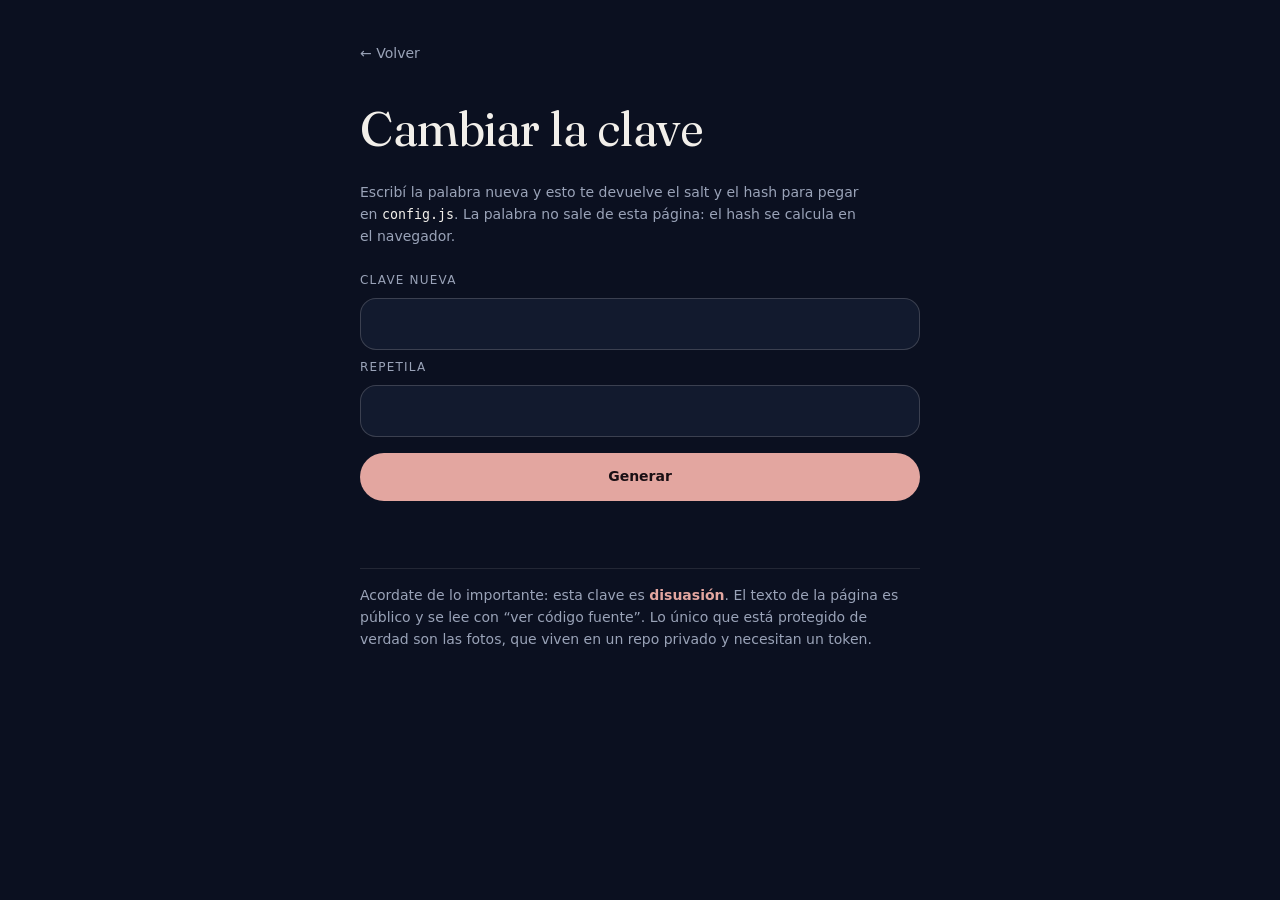
==== clave.html @ c11cbf37 "feat: agrega la herramienta para cambiar la clave clave.html genera salt y hash PBKDF2 con el mismo " ====
<!DOCTYPE html>
<html lang="es">
<head>
  <meta charset="utf-8">
  <meta name="viewport" content="width=device-width, initial-scale=1, viewport-fit=cover">
  <title>Cambiar la clave</title>
  <meta name="robots" content="noindex, nofollow">
  <meta name="referrer" content="no-referrer">
  <meta name="theme-color" content="#0b1020">
  <meta name="color-scheme" content="dark">

  <!-- Esta página no habla con nadie: el hash se calcula acá mismo. -->
  <meta http-equiv="Content-Security-Policy" content="default-src 'none'; script-src 'self'; style-src 'self'; font-src 'self'; img-src 'self' data:; connect-src 'none'; base-uri 'none'; form-action 'none'">

  <link rel="preload" href="fuentes/fraunces-var.woff2" as="font" type="font/woff2" crossorigin>
  <link rel="stylesheet" href="styles.css">
</head>
<body class="pagina-clave">

  <main class="clave">
    <a class="clave__volver" href="index.html">← Volver</a>

    <h1 class="clave__titulo">Cambiar la clave</h1>
    <p class="clave__texto">
      Escribí la palabra nueva y esto te devuelve el salt y el hash para
      pegar en <code>config.js</code>. La palabra no sale de esta página:
      el hash se calcula en el navegador.
    </p>

    <form class="clave__form" id="clave-form" novalidate>
      <label class="clave__etiqueta" for="clave-nueva">Clave nueva</label>
      <input class="clave__campo" id="clave-nueva" type="password"
             autocomplete="new-password" autocapitalize="off" spellcheck="false"
             minlength="4" required>

      <label class="clave__etiqueta" for="clave-repetir">Repetila</label>
      <input class="clave__campo" id="clave-repetir" type="password"
             autocomplete="new-password" autocapitalize="off" spellcheck="false"
             minlength="4" required>

      <button class="boton" id="clave-generar" type="submit">Generar</button>
    </form>

    <p class="clave__error" id="clave-error" role="alert" aria-live="polite"></p>

    <section class="clave__resultado" id="clave-resultado" hidden>
      <h2 class="clave__subtitulo">Listo</h2>
      <p class="clave__texto">
        Reemplazá el bloque <code>acceso</code> de <code>config.js</code> por esto:
      </p>
      <pre class="clave__salida" id="clave-salida"></pre>
      <div class="clave__acciones">
        <button class="boton" id="clave-copiar" type="button">Copiar</button>
      </div>
      <p class="clave__texto">
        Después subí el cambio. Las sesiones que ya estaban abiertas se
        cierran solas: la marca de sesión guarda el hash, no un “sí”.
      </p>
    </section>

    <p class="clave__aviso">
      Acordate de lo importante: esta clave es <strong>disuasión</strong>.
      El texto de la página es público y se lee con “ver código fuente”.
      Lo único que está protegido de verdad son las fotos, que viven en
      un repo privado y necesitan un token.
    </p>
  </main>

  <script src="clave.js"></script>
</body>
</html>
---- styles.css ----
/* ============================================================
   Regalo — hoja de estilos única
   Paleta nocturna cálida. Contrastes medidos contra el fondo:
   texto 16.51:1 · tenue 7.49:1 · acento 9.22:1 · miel 9.49:1.
   Target: iPhone 13/14, Safari. Mobile-first.
   ============================================================ */

@font-face {
  font-family: 'Fraunces';
  src: url('fuentes/fraunces-var.woff2') format('woff2');
  font-weight: 100 900;
  font-style: normal;
  font-display: swap;
  unicode-range: U+0000-00FF, U+0131, U+0152-0153, U+02BB-02BC, U+02C6,
    U+02DA, U+02DC, U+0304, U+0308, U+0329, U+2000-206F, U+20AC, U+2122,
    U+2191, U+2193, U+2212, U+2215, U+FEFF, U+FFFD;
}

:root {
  --fondo: #0b1020;
  --sup: #121a2e;
  --sup-2: #182238;
  --texto: #f2efea;
  --tenue: #9aa3b8;
  --acento: #e3a6a0;
  --miel: #d9b26a;
  --borde: rgba(242, 239, 234, 0.1);
  --borde-fuerte: rgba(242, 239, 234, 0.18);

  --radio-s: 8px;
  --radio-m: 16px;
  --radio-l: 24px;

  --serif: 'Fraunces', ui-serif, 'New York', 'Iowan Old Style', P052,
    'Palatino Linotype', Palatino, Georgia, serif;
  --sans: -apple-system, BlinkMacSystemFont, 'SF Pro Text', system-ui,
    'Segoe UI', Roboto, 'Helvetica Neue', Arial, sans-serif;

  --t-display: clamp(2.75rem, 12vw, 4.5rem);
  --t-h1: clamp(2rem, 8vw, 3rem);
  --t-h2: clamp(1.5rem, 5.5vw, 2rem);
  --t-h3: clamp(1.125rem, 4.2vw, 1.375rem);
  --t-cuerpo: clamp(1.0625rem, 1rem + 0.25vw, 1.1875rem);
  --t-chico: 0.875rem;
  --t-eyebrow: 0.75rem;

  --ease-out: cubic-bezier(0.22, 1, 0.36, 1);
  --ease-inout: cubic-bezier(0.65, 0, 0.35, 1);

  --nav-h: 56px;
  --lateral: clamp(20px, 6vw, 40px);
  --bloque: clamp(64px, 14vw, 128px);
}

/* ---------- reset ---------- */

*,
*::before,
*::after {
  box-sizing: border-box;
}

html {
  -webkit-text-size-adjust: 100%;
  scroll-behavior: smooth;
}

body {
  margin: 0;
  min-height: 100vh;
  min-height: 100svh;
  background: var(--fondo);
  color: var(--texto);
  font-family: var(--sans);
  font-size: var(--t-cuerpo);
  line-height: 1.55;
  -webkit-font-smoothing: antialiased;
  text-rendering: optimizeLegibility;
  overscroll-behavior-y: none;
}

h1,
h2,
h3,
p,
figure,
blockquote {
  margin: 0;
}

h1,
h2,
h3 {
  font-family: var(--serif);
  font-weight: 400;
  font-variation-settings: 'opsz' 60;
  text-wrap: balance;
  letter-spacing: -0.01em;
}

p {
  text-wrap: pretty;
}

img {
  max-width: 100%;
  height: auto;
  display: block;
}

button {
  font: inherit;
  color: inherit;
  background: none;
  border: 0;
  padding: 0;
  cursor: pointer;
  -webkit-tap-highlight-color: transparent;
  touch-action: manipulation;
}

a {
  color: var(--acento);
  text-decoration-thickness: 1px;
  text-underline-offset: 3px;
  -webkit-tap-highlight-color: transparent;
}

::selection {
  background: rgba(227, 166, 160, 0.22);
}

:focus-visible {
  outline: 2px solid var(--acento);
  outline-offset: 3px;
  border-radius: 4px;
}

[hidden] {
  display: none !important;
}

/* ---------- utilidades ---------- */

.contenedor {
  width: 100%;
  max-width: 640px;
  margin-inline: auto;
  padding-inline: var(--lateral);
}

.seccion {
  padding-block: var(--bloque);
  border-top: 1px solid var(--borde);
}

.seccion:first-of-type {
  border-top: 0;
}

.eyebrow {
  display: block;
  font-size: var(--t-eyebrow);
  letter-spacing: 0.14em;
  text-transform: uppercase;
  color: var(--tenue);
  margin-bottom: 12px;
}

.titulo-seccion {
  font-size: var(--t-h2);
  margin-bottom: 8px;
}

.bajada {
  color: var(--tenue);
  max-width: 36ch;
  margin-bottom: 32px;
}

/* ---------- barra superior ---------- */

.barra {
  position: fixed;
  inset: 0 0 auto 0;
  z-index: 60;
  height: calc(var(--nav-h) + env(safe-area-inset-top));
  padding-top: env(safe-area-inset-top);
  display: flex;
  align-items: center;
  justify-content: space-between;
  padding-inline: var(--lateral);
  background: rgba(11, 16, 32, 0.72);
  -webkit-backdrop-filter: blur(14px) saturate(1.15);
  backdrop-filter: blur(14px) saturate(1.15);
  border-bottom: 1px solid var(--borde);
}

@supports not (backdrop-filter: blur(1px)) {
  .barra {
    background: var(--fondo);
  }
}

/* Blanco táctil de 44 px aunque el texto mida 22: el margen
   negativo mantiene el borde óptico alineado con el resto. */
.barra__marca {
  display: inline-grid;
  place-items: center;
  min-width: 44px;
  min-height: 44px;
  margin-left: -10px;
  font-family: var(--serif);
  font-size: 1.125rem;
  letter-spacing: 0.02em;
  color: var(--texto);
  text-decoration: none;
}

.barra__menu {
  min-width: 44px;
  min-height: 44px;
  display: grid;
  place-items: center;
  margin-right: -10px;
  color: var(--texto);
}

.barra__menu svg {
  width: 22px;
  height: 22px;
}

/* ---------- menú ---------- */

.menu {
  position: fixed;
  inset: 0;
  z-index: 80;
  background: var(--fondo);
  display: flex;
  flex-direction: column;
  justify-content: center;
  padding: calc(var(--nav-h) + env(safe-area-inset-top)) var(--lateral)
    calc(32px + env(safe-area-inset-bottom));
  opacity: 0;
  visibility: hidden;
  transition: opacity 0.28s var(--ease-out), visibility 0.28s;
}

.menu[data-abierto='si'] {
  opacity: 1;
  visibility: visible;
}

.menu__lista {
  list-style: none;
  margin: 0;
  padding: 0;
  display: grid;
  gap: 4px;
}

.menu__enlace {
  display: block;
  padding: 12px 0;
  font-family: var(--serif);
  font-size: clamp(1.5rem, 7vw, 2rem);
  color: var(--texto);
  text-decoration: none;
  border-bottom: 1px solid var(--borde);
}

.menu__cerrar {
  position: absolute;
  top: calc(env(safe-area-inset-top) + 6px);
  right: var(--lateral);
  min-width: 44px;
  min-height: 44px;
  display: grid;
  place-items: center;
}

/* ---------- acceso ---------- */

.acceso {
  min-height: 100vh;
  min-height: 100svh;
  display: grid;
  place-items: center;
  padding: var(--lateral);
}

.acceso__caja {
  width: 100%;
  max-width: 360px;
  text-align: center;
}

.acceso__titulo {
  font-size: var(--t-h2);
  margin-bottom: 8px;
}

.acceso__texto {
  color: var(--tenue);
  font-size: var(--t-chico);
  margin-bottom: 28px;
}

.acceso__campo {
  width: 100%;
  min-height: 52px;
  padding: 0 16px;
  background: var(--sup);
  border: 1px solid var(--borde-fuerte);
  border-radius: var(--radio-m);
  color: var(--texto);
  font: inherit;
  font-size: 17px; /* menos de 16px hace zoom en iOS */
  text-align: center;
}

.acceso__campo::placeholder {
  color: var(--tenue);
}

.acceso__boton {
  width: 100%;
  min-height: 52px;
  margin-top: 12px;
  border-radius: var(--radio-m);
  background: var(--acento);
  color: #1a0f14;
  font-weight: 600;
  transition: transform 0.12s var(--ease-out), opacity 0.2s;
}

.acceso__boton:active {
  transform: scale(0.985);
}

.acceso__boton[disabled] {
  opacity: 0.6;
}

.acceso__error {
  min-height: 1.4em;
  margin-top: 14px;
  font-size: var(--t-chico);
  color: var(--acento);
}

/* ---------- sobre ---------- */

.sobre-seccion {
  min-height: 100vh;
  min-height: 100svh;
  display: grid;
  place-items: center;
  padding: calc(var(--nav-h) + env(safe-area-inset-top) + 24px) var(--lateral)
    calc(32px + env(safe-area-inset-bottom));
  text-align: center;
}

/* El sobre y el contenido abierto ocupan la misma celda: no hay salto. */
.sobre-seccion .contenedor {
  display: grid;
  place-items: center;
}

.sobre {
  grid-area: 1 / 1;
  display: grid;
  justify-items: center;
  gap: 28px;
  transition: opacity 0.45s var(--ease-out), transform 0.45s var(--ease-out),
    visibility 0.45s;
}

.sobre-seccion[data-abierto='si'] .sobre {
  opacity: 0;
  visibility: hidden;
  transform: scale(0.96);
  pointer-events: none;
}

.sobre__cuerpo {
  position: relative;
  width: min(300px, 74vw);
  aspect-ratio: 3 / 2;
  background: var(--sup-2);
  border: 1px solid var(--borde-fuerte);
  border-radius: 10px;
  overflow: hidden;
  transition: transform 0.18s var(--ease-out);
}

.sobre:active .sobre__cuerpo {
  transform: scale(0.985);
}

.sobre__solapa {
  position: absolute;
  inset: 0 0 auto 0;
  height: 62%;
  background: linear-gradient(180deg, #1e2a44, var(--sup-2));
  clip-path: polygon(0 0, 100% 0, 50% 100%);
  transform-origin: top center;
  transition: transform 0.6s var(--ease-inout);
  z-index: 2;
}

.sobre[aria-expanded='true'] .sobre__solapa {
  transform: rotateX(180deg);
}

.sobre__sello {
  position: absolute;
  z-index: 3;
  left: 50%;
  top: 52%;
  translate: -50% -50%;
  width: 52px;
  height: 52px;
  display: grid;
  place-items: center;
  border-radius: 50%;
  background: radial-gradient(circle at 35% 30%, #f0c9c3, var(--acento));
  color: #3a1c22;
  font-family: var(--serif);
  font-size: 1.25rem;
  transition: opacity 0.3s, transform 0.4s var(--ease-out);
}

.sobre[aria-expanded='true'] .sobre__sello {
  opacity: 0;
  transform: scale(0.8);
}

.sobre__texto {
  font-size: var(--t-eyebrow);
  letter-spacing: 0.18em;
  text-transform: uppercase;
  color: var(--tenue);
}

.sobre__pista {
  font-size: var(--t-chico);
  color: var(--tenue);
}

.sobre__abierto {
  grid-area: 1 / 1;
  display: grid;
  gap: 28px;
  opacity: 0;
  visibility: hidden;
  transform: translate3d(0, 14px, 0);
  transition: opacity 0.5s var(--ease-out) 0.15s,
    transform 0.5s var(--ease-out) 0.15s, visibility 0.5s;
}

.sobre-seccion[data-abierto='si'] .sobre__abierto {
  opacity: 1;
  visibility: visible;
  transform: translate3d(0, 0, 0);
}

.sobre__nombre {
  font-size: var(--t-display);
  line-height: 0.98;
  letter-spacing: -0.03em;
  font-variation-settings: 'opsz' 120;
}

.sobre__lema {
  font-family: var(--serif);
  font-style: italic;
  font-size: var(--t-h3);
  color: var(--tenue);
  max-width: 24ch;
  margin-inline: auto;
}

/* ---------- contadores ---------- */

.contadores {
  display: grid;
  grid-template-columns: 1fr 1fr;
  gap: 1px;
  background: var(--borde);
  border: 1px solid var(--borde);
  border-radius: var(--radio-l);
  overflow: hidden;
}

.contador {
  background: var(--fondo);
  padding: 20px 12px;
  display: grid;
  gap: 4px;
  justify-items: center;
}

.contador__num {
  font-family: var(--serif);
  font-size: clamp(2rem, 9vw, 2.75rem);
  line-height: 1;
  font-variant-numeric: tabular-nums;
  color: var(--texto);
}

.contador__et {
  font-size: var(--t-eyebrow);
  letter-spacing: 0.08em;
  text-transform: uppercase;
  color: var(--tenue);
  text-align: center;
}

.contador__fecha {
  font-size: var(--t-chico);
  color: var(--tenue);
  margin-top: 2px;
}

/* ---------- puertas ---------- */

.puertas {
  display: grid;
  gap: 12px;
}

.puerta {
  background: var(--sup);
  border: 1px solid var(--borde);
  border-radius: var(--radio-m);
  overflow: hidden;
}

.puerta__resumen {
  display: flex;
  align-items: center;
  gap: 16px;
  padding: 18px 20px;
  min-height: 64px;
  cursor: pointer;
  list-style: none;
}

.puerta__resumen::-webkit-details-marker {
  display: none;
}

.puerta__fecha {
  font-size: var(--t-chico);
  color: var(--miel);
  font-variant-numeric: tabular-nums;
  min-width: 5.5em;
}

.puerta__titulo {
  font-family: var(--serif);
  font-size: var(--t-h3);
  flex: 1;
}

.puerta__mas {
  position: relative;
  width: 16px;
  height: 16px;
  flex: none;
}

.puerta__mas::before,
.puerta__mas::after {
  content: '';
  position: absolute;
  inset: 50% 0 auto 0;
  height: 1.5px;
  background: var(--tenue);
  transition: transform 0.3s var(--ease-out);
}

.puerta__mas::after {
  transform: rotate(90deg);
}

.puerta[open] .puerta__mas::after {
  transform: rotate(0deg);
}

.puerta__contenido {
  padding: 0 20px 20px;
  color: var(--tenue);
  animation: subir 0.4s var(--ease-out) both;
}

.puerta__contenido p {
  max-width: 36ch;
}

/* ---------- volteables ---------- */

.volteables {
  display: grid;
  gap: 12px;
}

.volteable {
  display: block;
  width: 100%;
  text-align: left;
  background: var(--sup);
  border: 1px solid var(--borde);
  border-radius: var(--radio-m);
  padding: 20px;
  min-height: 44px;
  transition: border-color 0.2s, background-color 0.2s;
}

.volteable:active {
  background: var(--sup-2);
}

.volteable__caras {
  display: grid;
}

.volteable__cara {
  grid-area: 1 / 1;
  transition: opacity 0.28s var(--ease-out), transform 0.4s var(--ease-inout);
}

.volteable__frente {
  display: grid;
  gap: 8px;
}

.volteable__cita {
  font-family: var(--serif);
  font-size: var(--t-h3);
  line-height: 1.35;
  color: var(--texto);
}

.volteable__dorso {
  opacity: 0;
  transform: rotateY(-60deg);
  transform-origin: left center;
  pointer-events: none;
  align-content: center;
  display: grid;
  gap: 8px;
}

.volteable[aria-expanded='true'] .volteable__frente {
  opacity: 0;
  transform: rotateY(60deg);
  transform-origin: left center;
  pointer-events: none;
}

.volteable[aria-expanded='true'] .volteable__dorso {
  opacity: 1;
  transform: rotateY(0deg);
}

.volteable__rotulo {
  font-size: var(--t-eyebrow);
  letter-spacing: 0.14em;
  text-transform: uppercase;
  color: var(--tenue);
}

.volteable__texto {
  color: var(--acento);
  font-size: var(--t-cuerpo);
}

.manual .volteable__cita {
  font-size: var(--t-cuerpo);
  font-family: var(--sans);
  color: var(--texto);
}

/* ---------- música ---------- */

.canciones {
  display: grid;
  gap: 8px;
}

.cancion {
  display: grid;
  grid-template-columns: auto 1fr auto;
  align-items: center;
  gap: 16px;
  padding: 16px 20px;
  background: var(--sup);
  border: 1px solid var(--borde);
  border-radius: var(--radio-m);
  text-decoration: none;
  color: var(--texto);
  min-height: 64px;
  transition: background-color 0.2s;
}

.cancion:active {
  background: var(--sup-2);
}

.cancion__num {
  font-family: var(--serif);
  font-size: var(--t-chico);
  color: var(--miel);
  font-variant-numeric: tabular-nums;
}

.cancion__info {
  display: grid;
  gap: 2px;
}

.cancion__titulo {
  font-family: var(--serif);
  font-size: 1.0625rem;
}

.cancion__nota {
  font-size: var(--t-chico);
  color: var(--tenue);
}

.cancion__flecha {
  color: var(--tenue);
  font-size: 1.125rem;
}

/* ---------- carta ---------- */

.carta {
  background: var(--sup);
  border: 1px solid var(--borde);
  border-radius: var(--radio-l);
  padding: clamp(24px, 7vw, 48px);
}

.carta__fecha {
  display: block;
  font-size: var(--t-eyebrow);
  letter-spacing: 0.14em;
  text-transform: uppercase;
  color: var(--tenue);
  margin-bottom: 24px;
}

.carta p {
  font-family: var(--serif);
  font-size: 1.0625rem;
  line-height: 1.7;
  color: var(--texto);
  margin-bottom: 1.1em;
  max-width: 36ch;
}

.carta p:last-child {
  margin-bottom: 0;
}

.carta__saludo {
  font-size: var(--t-h3);
  line-height: 1.3;
  color: var(--acento);
}

.carta__firma {
  margin-top: 28px;
  font-family: var(--serif);
  font-style: italic;
  color: var(--tenue);
}

/* ---------- promesa ---------- */

.cupones {
  display: grid;
  gap: 12px;
  margin-bottom: 24px;
}

.cupon {
  position: relative;
  padding: 20px;
  border: 1px dashed var(--borde-fuerte);
  border-radius: var(--radio-m);
  display: grid;
  gap: 4px;
}

.cupon__titulo {
  font-family: var(--serif);
  font-size: 1.0625rem;
}

.cupon__nota {
  font-size: var(--t-chico);
  color: var(--tenue);
}

.promesa {
  padding: 24px;
  border-radius: var(--radio-m);
  background: linear-gradient(160deg, rgba(227, 166, 160, 0.14), transparent 70%);
  border: 1px solid var(--borde-fuerte);
}

.promesa__texto {
  font-family: var(--serif);
  font-size: var(--t-h3);
  line-height: 1.4;
}

/* ---------- pie ---------- */

.pie {
  padding: 48px var(--lateral) calc(48px + env(safe-area-inset-bottom));
  border-top: 1px solid var(--borde);
  display: grid;
  gap: 16px;
  justify-items: center;
  text-align: center;
}

.pie__texto {
  font-size: var(--t-chico);
  color: var(--tenue);
}

.pie__enlace {
  display: inline-flex;
  align-items: center;
  gap: 8px;
  min-height: 44px;
  padding: 0 20px;
  border-radius: 999px;
  border: 1px solid var(--borde-fuerte);
  color: var(--texto);
  text-decoration: none;
  font-size: var(--t-chico);
}

/* ---------- estados globales ---------- */

body.menu-abierto {
  overflow: hidden;
}

.sin-js {
  padding: 24px;
  color: var(--tenue);
}

/* ---------- animaciones ---------- */

@keyframes subir {
  from {
    opacity: 0;
    transform: translate3d(0, 14px, 0);
  }
  to {
    opacity: 1;
    transform: translate3d(0, 0, 0);
  }
}

.revelar {
  opacity: 0;
  transform: translate3d(0, 18px, 0);
  transition: opacity 0.48s var(--ease-out), transform 0.48s var(--ease-out);
}

.revelar[data-visible='si'] {
  opacity: 1;
  transform: translate3d(0, 0, 0);
}

/* ============================================================
   Galería
   ============================================================ */

.pagina-galeria {
  padding-top: calc(var(--nav-h) + env(safe-area-inset-top));
  display: flex;
  flex-direction: column;
  min-height: 100vh;
  min-height: 100svh;
}

/* El pie se queda abajo aunque la galería esté vacía. */
.pagina-galeria #sitio {
  display: flex;
  flex-direction: column;
  flex: 1;
}

.pagina-galeria main {
  flex: 1;
}

.cabecera-galeria {
  padding: 32px var(--lateral) 20px;
  display: flex;
  align-items: flex-end;
  justify-content: space-between;
  gap: 16px;
}

.cabecera-galeria__texto {
  display: grid;
  gap: 4px;
}

.cabecera-galeria h1 {
  font-size: var(--t-h1);
}

.cabecera-galeria__cuenta {
  font-size: var(--t-chico);
  color: var(--tenue);
}

.boton-redondo {
  width: 44px;
  height: 44px;
  flex: none;
  display: grid;
  place-items: center;
  border-radius: 50%;
  border: 1px solid var(--borde-fuerte);
  background: var(--sup);
  color: var(--texto);
  transition: transform 0.12s var(--ease-out);
}

.boton-redondo:active {
  transform: scale(0.94);
}

.boton-redondo svg {
  width: 20px;
  height: 20px;
}

.grilla {
  display: grid;
  /* auto-fit y no auto-fill: con una sola foto, la foto ocupa
     el ancho en vez de dejar media grilla vacía. */
  grid-template-columns: repeat(auto-fit, minmax(140px, 1fr));
  gap: 8px;
  padding: 0 var(--lateral) calc(48px + env(safe-area-inset-bottom));
  list-style: none;
  margin: 0 auto;
  max-width: 760px;
}

.foto {
  position: relative;
  display: block;
  width: 100%;
  aspect-ratio: 1;
  border-radius: 10px;
  overflow: hidden;
  background: var(--sup);
  padding: 0;
}

.foto img {
  width: 100%;
  height: 100%;
  object-fit: cover;
  opacity: 0;
  transition: opacity 0.4s var(--ease-out);
}

.foto img[data-cargada='si'] {
  opacity: 1;
}

.foto__error {
  position: absolute;
  inset: 0;
  display: grid;
  place-items: center;
  font-size: var(--t-chico);
  color: var(--tenue);
  padding: 12px;
  text-align: center;
}

/* ---------- estados vacíos ---------- */

.aviso {
  margin: 0 var(--lateral) 24px;
  padding: 20px;
  border-radius: var(--radio-m);
  background: var(--sup);
  border: 1px solid var(--borde);
  display: grid;
  gap: 12px;
  justify-items: start;
}

.aviso__titulo {
  font-family: var(--serif);
  font-size: 1.125rem;
}

.aviso__texto {
  font-size: var(--t-chico);
  color: var(--tenue);
}

.aviso__lista {
  margin: 0;
  padding-left: 20px;
  font-size: var(--t-chico);
  color: var(--tenue);
  display: grid;
  gap: 6px;
}

.boton {
  display: inline-flex;
  align-items: center;
  justify-content: center;
  gap: 8px;
  min-height: 48px;
  padding: 0 22px;
  border-radius: 999px;
  background: var(--acento);
  color: #1a0f14;
  font-weight: 600;
  font-size: var(--t-chico);
  transition: transform 0.12s var(--ease-out), opacity 0.2s;
}

.boton:active {
  transform: scale(0.98);
}

.boton--fantasma {
  background: none;
  border: 1px solid var(--borde-fuerte);
  color: var(--texto);
  font-weight: 500;
}

.boton[disabled] {
  opacity: 0.5;
}

/* ---------- panel de subida ---------- */

.panel {
  position: fixed;
  inset: auto 0 0 0;
  z-index: 90;
  background: var(--sup);
  border-top: 1px solid var(--borde-fuerte);
  border-radius: 20px 20px 0 0;
  padding: 20px var(--lateral) calc(24px + env(safe-area-inset-bottom));
  display: grid;
  gap: 16px;
  transform: translateY(100%);
  visibility: hidden;
  transition: transform 0.32s var(--ease-out), visibility 0.32s;
  max-height: 88svh;
  overflow-y: auto;
  overscroll-behavior: contain;
}

.panel[data-abierto='si'] {
  transform: translateY(0);
  visibility: visible;
}

.panel__velo {
  position: fixed;
  inset: 0;
  z-index: 85;
  background: rgba(4, 7, 15, 0.6);
  opacity: 0;
  visibility: hidden;
  transition: opacity 0.28s, visibility 0.28s;
}

.panel__velo[data-abierto='si'] {
  opacity: 1;
  visibility: visible;
}

.panel__asa {
  width: 36px;
  height: 4px;
  border-radius: 999px;
  background: var(--borde-fuerte);
  margin: -4px auto 4px;
}

.panel__titulo {
  font-family: var(--serif);
  font-size: var(--t-h3);
}

.panel__texto {
  font-size: var(--t-chico);
  color: var(--tenue);
}

.panel__campo {
  width: 100%;
  min-height: 48px;
  padding: 12px 14px;
  border-radius: var(--radio-s);
  border: 1px solid var(--borde-fuerte);
  background: var(--fondo);
  color: var(--texto);
  font: inherit;
  font-size: 17px;
}

.panel__acciones {
  display: flex;
  flex-wrap: wrap;
  gap: 8px;
}

.progreso {
  display: grid;
  gap: 8px;
  font-size: var(--t-chico);
  color: var(--tenue);
}

.progreso__barra {
  height: 6px;
  border-radius: 999px;
  background: var(--sup-2);
  overflow: hidden;
}

.progreso__relleno {
  display: block;
  height: 100%;
  width: 0%;
  background: var(--acento);
  transition: width 0.2s linear;
}

/* ---------- lightbox ---------- */

.lightbox {
  border: 0;
  padding: 0;
  background: transparent;
  max-width: 100vw;
  max-height: 100svh;
  width: 100vw;
  height: 100svh;
  margin: 0;
  color: var(--texto);
  overflow: hidden;
}

.lightbox::backdrop {
  background: #04070f;
}

.lightbox__marco {
  position: relative;
  width: 100%;
  height: 100%;
  display: grid;
  grid-template-rows: 1fr auto;
  padding: env(safe-area-inset-top) 0 env(safe-area-inset-bottom);
}

.lightbox__imagen {
  width: 100%;
  height: 100%;
  object-fit: contain;
  min-height: 0;
}

.lightbox__pie {
  display: flex;
  align-items: center;
  justify-content: space-between;
  gap: 12px;
  padding: 12px 16px 20px;
}

.lightbox__fecha {
  font-size: var(--t-chico);
  color: var(--tenue);
}

.lightbox__cerrar {
  position: absolute;
  top: calc(env(safe-area-inset-top) + 8px);
  right: 12px;
  z-index: 2;
  width: 44px;
  height: 44px;
  border-radius: 50%;
  background: rgba(18, 26, 46, 0.8);
  display: grid;
  place-items: center;
}

.lightbox__nav {
  position: absolute;
  top: 50%;
  translate: 0 -50%;
  width: 44px;
  height: 44px;
  border-radius: 50%;
  background: rgba(18, 26, 46, 0.8);
  display: grid;
  place-items: center;
}

.lightbox__nav--prev {
  left: 8px;
}

.lightbox__nav--next {
  right: 8px;
}

.lightbox__nav[disabled] {
  opacity: 0.25;
}

/* ---------- cola de subida ---------- */

.cola {
  list-style: none;
  margin: 0;
  padding: 0;
  display: grid;
  gap: 12px;
}

.cola:empty {
  display: none;
}

.cola__item {
  display: grid;
  gap: 4px;
  font-size: var(--t-chico);
}

.cola__nombre {
  color: var(--texto);
  overflow: hidden;
  text-overflow: ellipsis;
  white-space: nowrap;
}

.cola__estado {
  color: var(--tenue);
}

.cola__item[data-estado='error'] .cola__estado {
  color: var(--acento);
}

.cola__barra {
  height: 4px;
  border-radius: 999px;
  background: var(--sup-2);
  overflow: hidden;
}

.cola__relleno {
  display: block;
  height: 100%;
  width: 0;
  background: var(--acento);
  transition: width 0.2s linear;
}

.cola__item[data-estado='listo'] .cola__relleno {
  background: var(--miel);
}

/* ---------- utilidades ---------- */

/* Para el input de archivo: sigue existiendo para el navegador,
   pero no ocupa lugar ni entra en el orden de tabulación. */
.oculto {
  position: absolute;
  width: 1px;
  height: 1px;
  margin: -1px;
  padding: 0;
  overflow: hidden;
  clip-path: inset(50%);
  white-space: nowrap;
  border: 0;
}

body.sin-scroll {
  overflow: hidden;
}

/* ============================================================
   Página de la clave
   ============================================================ */

.pagina-clave {
  padding: 32px var(--lateral) calc(48px + env(safe-area-inset-bottom));
}

.clave {
  max-width: 560px;
  margin-inline: auto;
  display: grid;
  gap: 16px;
}

.clave__volver {
  justify-self: start;
  display: inline-flex;
  align-items: center;
  min-height: 44px;
  color: var(--tenue);
  text-decoration: none;
  font-size: var(--t-chico);
}

.clave__titulo {
  font-size: var(--t-h1);
}

.clave__subtitulo {
  font-size: var(--t-h3);
}

.clave__texto {
  color: var(--tenue);
  font-size: var(--t-chico);
}

.clave__texto code {
  color: var(--texto);
  font-size: 0.95em;
}

.clave__form {
  display: grid;
  gap: 8px;
  margin-top: 8px;
}

.clave__etiqueta {
  font-size: var(--t-eyebrow);
  letter-spacing: 0.1em;
  text-transform: uppercase;
  color: var(--tenue);
}

.clave__campo {
  width: 100%;
  min-height: 52px;
  padding: 0 16px;
  background: var(--sup);
  border: 1px solid var(--borde-fuerte);
  border-radius: var(--radio-m);
  color: var(--texto);
  font: inherit;
  font-size: 17px;
}

.clave__form .boton {
  margin-top: 8px;
}

.clave__error {
  min-height: 1.4em;
  color: var(--acento);
  font-size: var(--t-chico);
}

.clave__resultado {
  display: grid;
  gap: 12px;
  padding: 20px;
  border-radius: var(--radio-m);
  background: var(--sup);
  border: 1px solid var(--borde-fuerte);
}

.clave__salida {
  margin: 0;
  padding: 16px;
  border-radius: var(--radio-s);
  background: var(--fondo);
  border: 1px solid var(--borde);
  color: var(--texto);
  font-family: ui-monospace, SFMono-Regular, Menlo, Consolas, monospace;
  font-size: 0.8125rem;
  line-height: 1.5;
  overflow-wrap: anywhere;
  white-space: pre-wrap;
}

.clave__acciones {
  display: flex;
  gap: 8px;
}

.clave__aviso {
  margin-top: 16px;
  padding-top: 16px;
  border-top: 1px solid var(--borde);
  color: var(--tenue);
  font-size: var(--t-chico);
}

.clave__aviso strong {
  color: var(--acento);
  font-weight: 600;
}

/* ---------- pantallas grandes ---------- */

@media (min-width: 700px) {
  .volteables {
    grid-template-columns: 1fr 1fr;
  }
}

/* ---------- movimiento reducido ---------- */

@media (prefers-reduced-motion: reduce) {
  html {
    scroll-behavior: auto;
  }

  *,
  *::before,
  *::after {
    animation-duration: 0.01ms !important;
    animation-iteration-count: 1 !important;
    transition-duration: 0.01ms !important;
  }

  .revelar {
    opacity: 1;
    transform: none;
  }
}
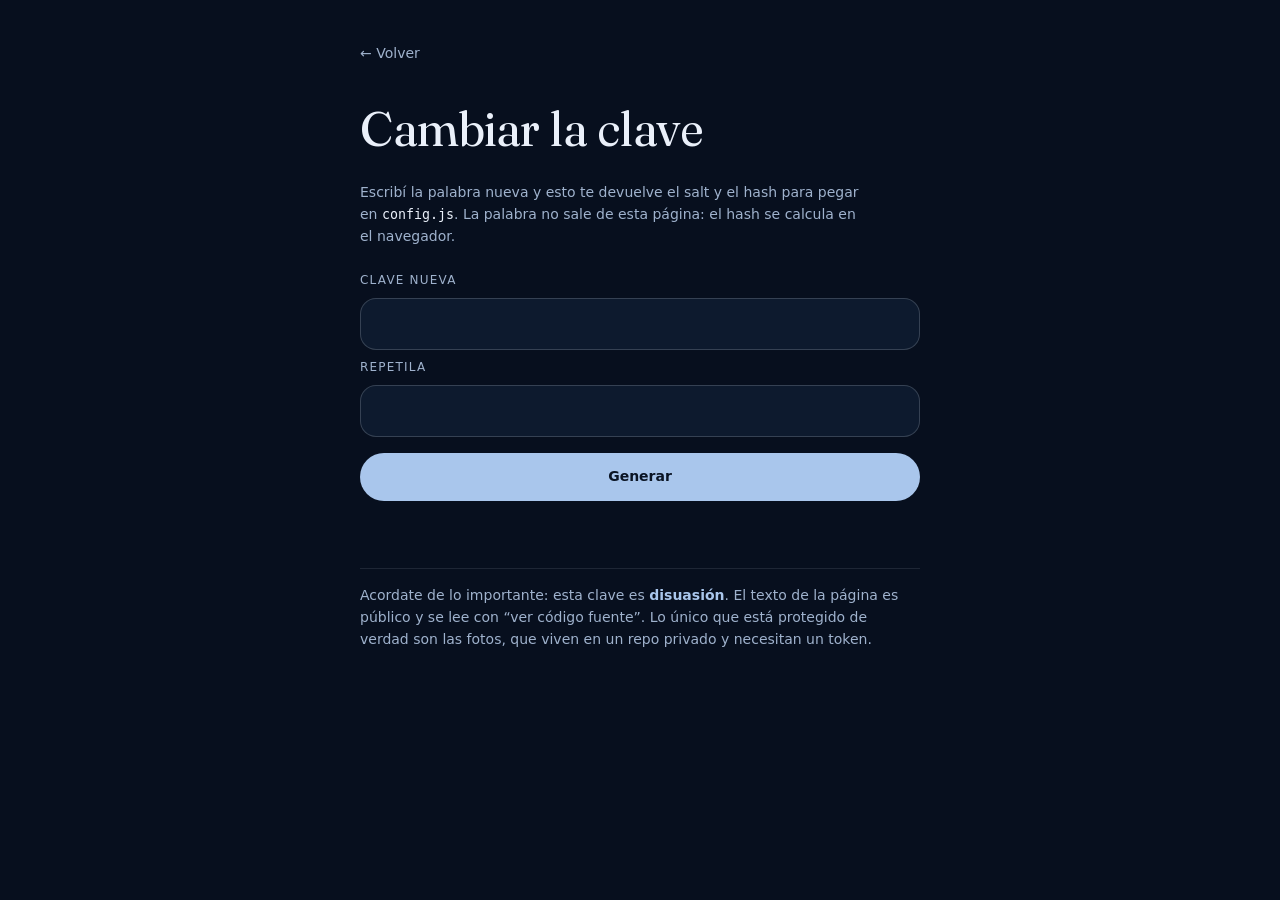
==== commit ef48e655: "feat: paleta azul marino, lirios y el regalo antes de las fotos Paleta: el fondo pasa a azul marino " ====
--- a/clave.html
+++ b/clave.html
@@ -6,7 +6,7 @@
   <title>Cambiar la clave</title>
   <meta name="robots" content="noindex, nofollow">
   <meta name="referrer" content="no-referrer">
-  <meta name="theme-color" content="#0b1020">
+  <meta name="theme-color" content="#070f1e">
   <meta name="color-scheme" content="dark">
 
   <!-- Esta página no habla con nadie: el hash se calcula acá mismo. -->
--- a/styles.css
+++ b/styles.css
@@ -1,7 +1,8 @@
 /* ============================================================
    Regalo — hoja de estilos única
-   Paleta nocturna cálida. Contrastes medidos contra el fondo:
-   texto 16.51:1 · tenue 7.49:1 · acento 9.22:1 · miel 9.49:1.
+   Paleta azul marino, con acento azul claro y un dorado cálido.
+   Contrastes medidos contra --fondo (#070f1e):
+   texto 16.7:1 · tenue 8.9:1 · acento 10.9:1 · miel 10.3:1.
    Target: iPhone 13/14, Safari. Mobile-first.
    ============================================================ */
 
@@ -17,15 +18,15 @@
 }
 
 :root {
-  --fondo: #0b1020;
-  --sup: #121a2e;
-  --sup-2: #182238;
-  --texto: #f2efea;
-  --tenue: #9aa3b8;
-  --acento: #e3a6a0;
-  --miel: #d9b26a;
-  --borde: rgba(242, 239, 234, 0.1);
-  --borde-fuerte: rgba(242, 239, 234, 0.18);
+  --fondo: #070f1e;
+  --sup: #0d1a2e;
+  --sup-2: #13233c;
+  --texto: #eaf0fa;
+  --tenue: #9fb2cd;
+  --acento: #a9c6ec;
+  --miel: #e0b878;
+  --borde: rgba(234, 240, 250, 0.1);
+  --borde-fuerte: rgba(234, 240, 250, 0.18);
 
   --radio-s: 8px;
   --radio-m: 16px;
@@ -77,6 +78,10 @@
   -webkit-font-smoothing: antialiased;
   text-rendering: optimizeLegibility;
   overscroll-behavior-y: none;
+  /* Los lirios de las esquinas se salen a propósito: se recortan
+     acá para que no abran scroll horizontal. `clip` y no `hidden`
+     para no crear un contenedor de scroll. */
+  overflow-x: clip;
 }
 
 h1,
@@ -127,7 +132,7 @@
 }
 
 ::selection {
-  background: rgba(227, 166, 160, 0.22);
+  background: color-mix(in srgb, var(--acento) 22%, transparent);
 }
 
 :focus-visible {
@@ -190,7 +195,7 @@
   align-items: center;
   justify-content: space-between;
   padding-inline: var(--lateral);
-  background: rgba(11, 16, 32, 0.72);
+  background: color-mix(in srgb, var(--fondo) 72%, transparent);
   -webkit-backdrop-filter: blur(14px) saturate(1.15);
   backdrop-filter: blur(14px) saturate(1.15);
   border-bottom: 1px solid var(--borde);
@@ -331,7 +336,7 @@
   margin-top: 12px;
   border-radius: var(--radio-m);
   background: var(--acento);
-  color: #1a0f14;
+  color: #0a1424;
   font-weight: 600;
   transition: transform 0.12s var(--ease-out), opacity 0.2s;
 }
@@ -426,8 +431,8 @@
   display: grid;
   place-items: center;
   border-radius: 50%;
-  background: radial-gradient(circle at 35% 30%, #f0c9c3, var(--acento));
-  color: #3a1c22;
+  background: radial-gradient(circle at 35% 30%, #f3d9a8, var(--miel));
+  color: #3a2a12;
   font-family: var(--serif);
   font-size: 1.25rem;
   transition: opacity 0.3s, transform 0.4s var(--ease-out);
@@ -471,7 +476,26 @@
   font-size: var(--t-display);
   line-height: 0.98;
   letter-spacing: -0.03em;
-  font-variation-settings: 'opsz' 120;
+  font-variation-settings: 'opsz' 144, 'SOFT' 100;
+  font-weight: 500;
+  color: var(--texto);
+  text-shadow: 0 0 32px color-mix(in srgb, var(--acento) 55%, transparent),
+    0 0 8px color-mix(in srgb, var(--acento) 35%, transparent);
+  display: inline-flex;
+  align-items: baseline;
+  gap: 0.12em;
+}
+
+.sobre__corazon {
+  font-family: var(--serif);
+  font-size: 0.55em;
+  color: var(--miel);
+  font-variation-settings: 'opsz' 144, 'SOFT' 100;
+  font-weight: 500;
+  display: inline-block;
+  transform-origin: center;
+  animation: corazon-latido 2.4s var(--ease-inout, ease-in-out) infinite;
+  filter: drop-shadow(0 0 10px color-mix(in srgb, var(--miel) 60%, transparent));
 }
 
 .sobre__lema {
@@ -481,6 +505,78 @@
   color: var(--tenue);
   max-width: 24ch;
   margin-inline: auto;
+}
+
+/* ---------- lirios decorativos ---------- */
+
+/* El dibujo vive una sola vez por página, en un <symbol>. */
+.sprite {
+  position: absolute;
+  width: 0;
+  height: 0;
+  overflow: hidden;
+}
+
+.lirio {
+  color: var(--acento);
+  opacity: 0.2;
+  pointer-events: none;
+}
+
+.lirio svg {
+  display: block;
+  width: 100%;
+  height: 100%;
+}
+
+/* Dos grandes en las esquinas del sobre, detrás del contenido. */
+.sobre-seccion {
+  position: relative;
+  isolation: isolate;
+}
+
+.sobre-seccion .lirio {
+  position: absolute;
+  z-index: -1;
+  width: clamp(96px, 26vw, 148px);
+  height: clamp(96px, 26vw, 148px);
+}
+
+.sobre-seccion .lirio--a {
+  top: clamp(4px, 2vw, 24px);
+  left: 0;
+}
+
+.sobre-seccion .lirio--b {
+  right: 0;
+  bottom: clamp(4px, 2vw, 24px);
+}
+
+/* Divisor entre secciones: un lirio apoyado sobre la línea. */
+.flor-divisor {
+  display: flex;
+  justify-content: center;
+  width: 100%;
+  color: var(--acento);
+  opacity: 0.45;
+}
+
+.flor-divisor .lirio {
+  opacity: 1;
+  width: 30px;
+  height: 30px;
+}
+
+@media (max-width: 480px) {
+  .flor-divisor .lirio {
+    width: 24px;
+    height: 24px;
+  }
+
+  /* En pantallas chicas no se amontonan: bajan la opacidad. */
+  .sobre-seccion .lirio {
+    opacity: 0.12;
+  }
 }
 
 /* ---------- contadores ---------- */
@@ -812,7 +908,7 @@
 .promesa {
   padding: 24px;
   border-radius: var(--radio-m);
-  background: linear-gradient(160deg, rgba(227, 166, 160, 0.14), transparent 70%);
+  background: linear-gradient(160deg, color-mix(in srgb, var(--acento) 14%, transparent), transparent 70%);
   border: 1px solid var(--borde-fuerte);
 }
 
@@ -875,6 +971,21 @@
   }
 }
 
+@keyframes corazon-latido {
+  0%, 100% {
+    transform: scale(1);
+  }
+  15% {
+    transform: scale(1.22);
+  }
+  30% {
+    transform: scale(0.96);
+  }
+  45% {
+    transform: scale(1.12);
+  }
+}
+
 .revelar {
   opacity: 0;
   transform: translate3d(0, 18px, 0);
@@ -884,6 +995,194 @@
 .revelar[data-visible='si'] {
   opacity: 1;
   transform: translate3d(0, 0, 0);
+}
+
+/* ============================================================
+   El regalo, antes de las fotos
+   ============================================================ */
+
+.regalo {
+  display: grid;
+  justify-items: center;
+  gap: 16px;
+  padding: clamp(28px, 8vh, 76px) var(--lateral) clamp(16px, 4vh, 34px);
+  text-align: center;
+  transition: padding 0.6s var(--ease-out);
+}
+
+.regalo[data-abierto='si'] {
+  padding-block: 20px 6px;
+}
+
+/* Mientras está cerrado ocupa el alto libre, así el pie queda abajo. */
+.regalo[data-abierto='no'] {
+  flex: 1;
+  align-content: center;
+}
+
+.regalo__caja {
+  position: relative;
+  width: 172px;
+  height: 160px;
+  padding: 0;
+  border: 0;
+  background: none;
+  cursor: pointer;
+  -webkit-tap-highlight-color: transparent;
+  isolation: isolate;
+}
+
+.regalo__caja:focus-visible {
+  outline: 2px solid var(--acento);
+  outline-offset: 12px;
+  border-radius: var(--radio-m);
+}
+
+/* La luz que sale de la caja al abrirse. */
+.regalo__brillo {
+  position: absolute;
+  left: 50%;
+  bottom: 0;
+  z-index: -1;
+  width: 220px;
+  height: 220px;
+  translate: -50% 0;
+  border-radius: 50%;
+  background: radial-gradient(circle,
+      color-mix(in srgb, var(--miel) 38%, transparent), transparent 68%);
+  opacity: 0;
+  transform: scale(0.55);
+  transition: opacity 0.9s var(--ease-out), transform 0.9s var(--ease-out);
+}
+
+.regalo[data-abierto='si'] .regalo__brillo {
+  opacity: 1;
+  transform: scale(1);
+}
+
+.regalo__cuerpo {
+  position: absolute;
+  left: 50%;
+  bottom: 0;
+  width: 146px;
+  height: 98px;
+  transform: translateX(-50%);
+  border: 1px solid var(--borde-fuerte);
+  border-radius: 6px 6px 10px 10px;
+  background: linear-gradient(180deg, var(--sup-2), var(--sup));
+  box-shadow: 0 22px 46px -20px #000;
+}
+
+.regalo__lazo {
+  position: absolute;
+  left: 50%;
+  bottom: 0;
+  transform: translateX(-50%);
+  background: var(--miel);
+  opacity: 0.7;
+}
+
+.regalo__lazo--v {
+  width: 16px;
+  height: 98px;
+}
+
+.regalo__lazo--h {
+  bottom: 42px;
+  width: 146px;
+  height: 12px;
+}
+
+.regalo__tapa {
+  position: absolute;
+  left: 50%;
+  bottom: 94px;
+  width: 164px;
+  height: 26px;
+  transform: translateX(-50%);
+  transform-origin: 50% 100%;
+  border: 1px solid var(--borde-fuerte);
+  border-radius: 8px;
+  background: linear-gradient(180deg, var(--sup-2), var(--sup));
+  transition: transform 0.7s var(--ease-out), opacity 0.7s var(--ease-out);
+}
+
+.regalo[data-abierto='si'] .regalo__tapa {
+  transform: translateX(-50%) translateY(-46px) rotate(-14deg);
+  opacity: 0;
+}
+
+/* En vez de moño, un lirio: es su flor. */
+.regalo__flor {
+  position: absolute;
+  left: 50%;
+  bottom: 106px;
+  width: 54px;
+  height: 54px;
+  translate: -50% 0;
+  color: var(--miel);
+  filter: drop-shadow(0 0 12px color-mix(in srgb, var(--miel) 55%, transparent));
+  transition: transform 0.7s var(--ease-out), opacity 0.7s;
+}
+
+.regalo__flor svg {
+  display: block;
+  width: 100%;
+  height: 100%;
+}
+
+.regalo[data-abierto='si'] .regalo__flor {
+  transform: translateY(-32px) scale(1.12);
+  opacity: 0.9;
+}
+
+.regalo__pista {
+  margin: 0;
+  font-size: var(--t-chico);
+  letter-spacing: 0.14em;
+  text-transform: uppercase;
+  color: var(--tenue);
+  transition: opacity 0.3s, visibility 0.3s;
+}
+
+.regalo[data-abierto='si'] .regalo__pista {
+  opacity: 0;
+  visibility: hidden;
+}
+
+.regalo__mensaje {
+  min-height: 1.2em;
+  margin: 0;
+  max-width: 20ch;
+  font-family: var(--serif);
+  font-style: italic;
+  font-size: clamp(1.75rem, 8vw, 2.9rem);
+  line-height: 1.1;
+  color: var(--miel);
+  opacity: 0;
+  transform: translateY(10px);
+  transition: opacity 0.8s var(--ease-out) 0.25s,
+    transform 0.8s var(--ease-out) 0.25s;
+}
+
+.regalo[data-abierto='si'] .regalo__mensaje {
+  opacity: 1;
+  transform: none;
+}
+
+/* Abrirlo de nuevo repite el mensaje. */
+.regalo__mensaje--otra {
+  animation: subir 0.7s var(--ease-out) both;
+}
+
+/* Las fotos no se ven hasta abrir el regalo. */
+#galeria-contenido {
+  display: none;
+}
+
+#galeria-contenido[data-visible='si'] {
+  display: block;
+  animation: subir 0.55s var(--ease-out) both;
 }
 
 /* ============================================================
@@ -1040,7 +1339,7 @@
   padding: 0 22px;
   border-radius: 999px;
   background: var(--acento);
-  color: #1a0f14;
+  color: #0a1424;
   font-weight: 600;
   font-size: var(--t-chico);
   transition: transform 0.12s var(--ease-out), opacity 0.2s;
@@ -1090,7 +1389,7 @@
   position: fixed;
   inset: 0;
   z-index: 85;
-  background: rgba(4, 7, 15, 0.6);
+  background: color-mix(in srgb, var(--fondo) 60%, transparent);
   opacity: 0;
   visibility: hidden;
   transition: opacity 0.28s, visibility 0.28s;
@@ -1175,7 +1474,7 @@
 }
 
 .lightbox::backdrop {
-  background: #04070f;
+  background: var(--fondo);
 }
 
 .lightbox__marco {
@@ -1215,7 +1514,7 @@
   width: 44px;
   height: 44px;
   border-radius: 50%;
-  background: rgba(18, 26, 46, 0.8);
+  background: color-mix(in srgb, var(--sup) 80%, transparent);
   display: grid;
   place-items: center;
 }
@@ -1227,7 +1526,7 @@
   width: 44px;
   height: 44px;
   border-radius: 50%;
-  background: rgba(18, 26, 46, 0.8);
+  background: color-mix(in srgb, var(--sup) 80%, transparent);
   display: grid;
   place-items: center;
 }
